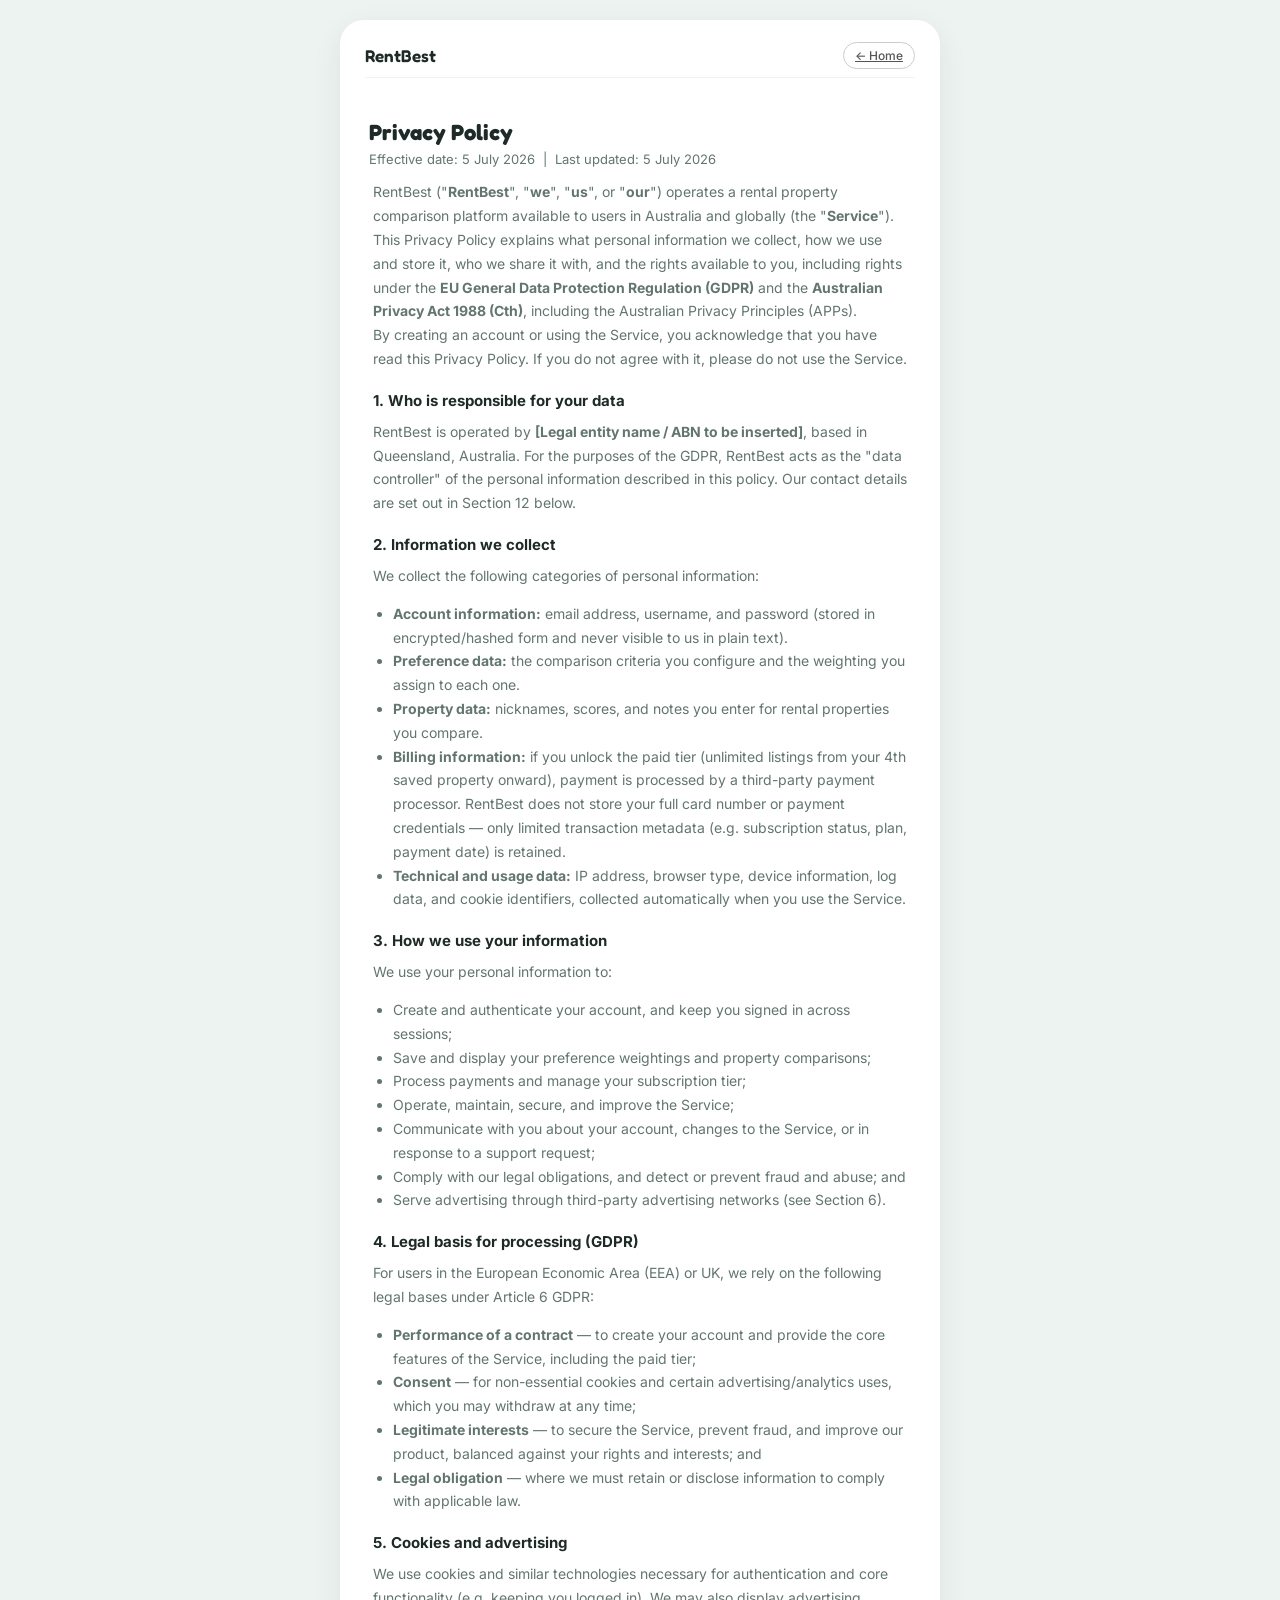
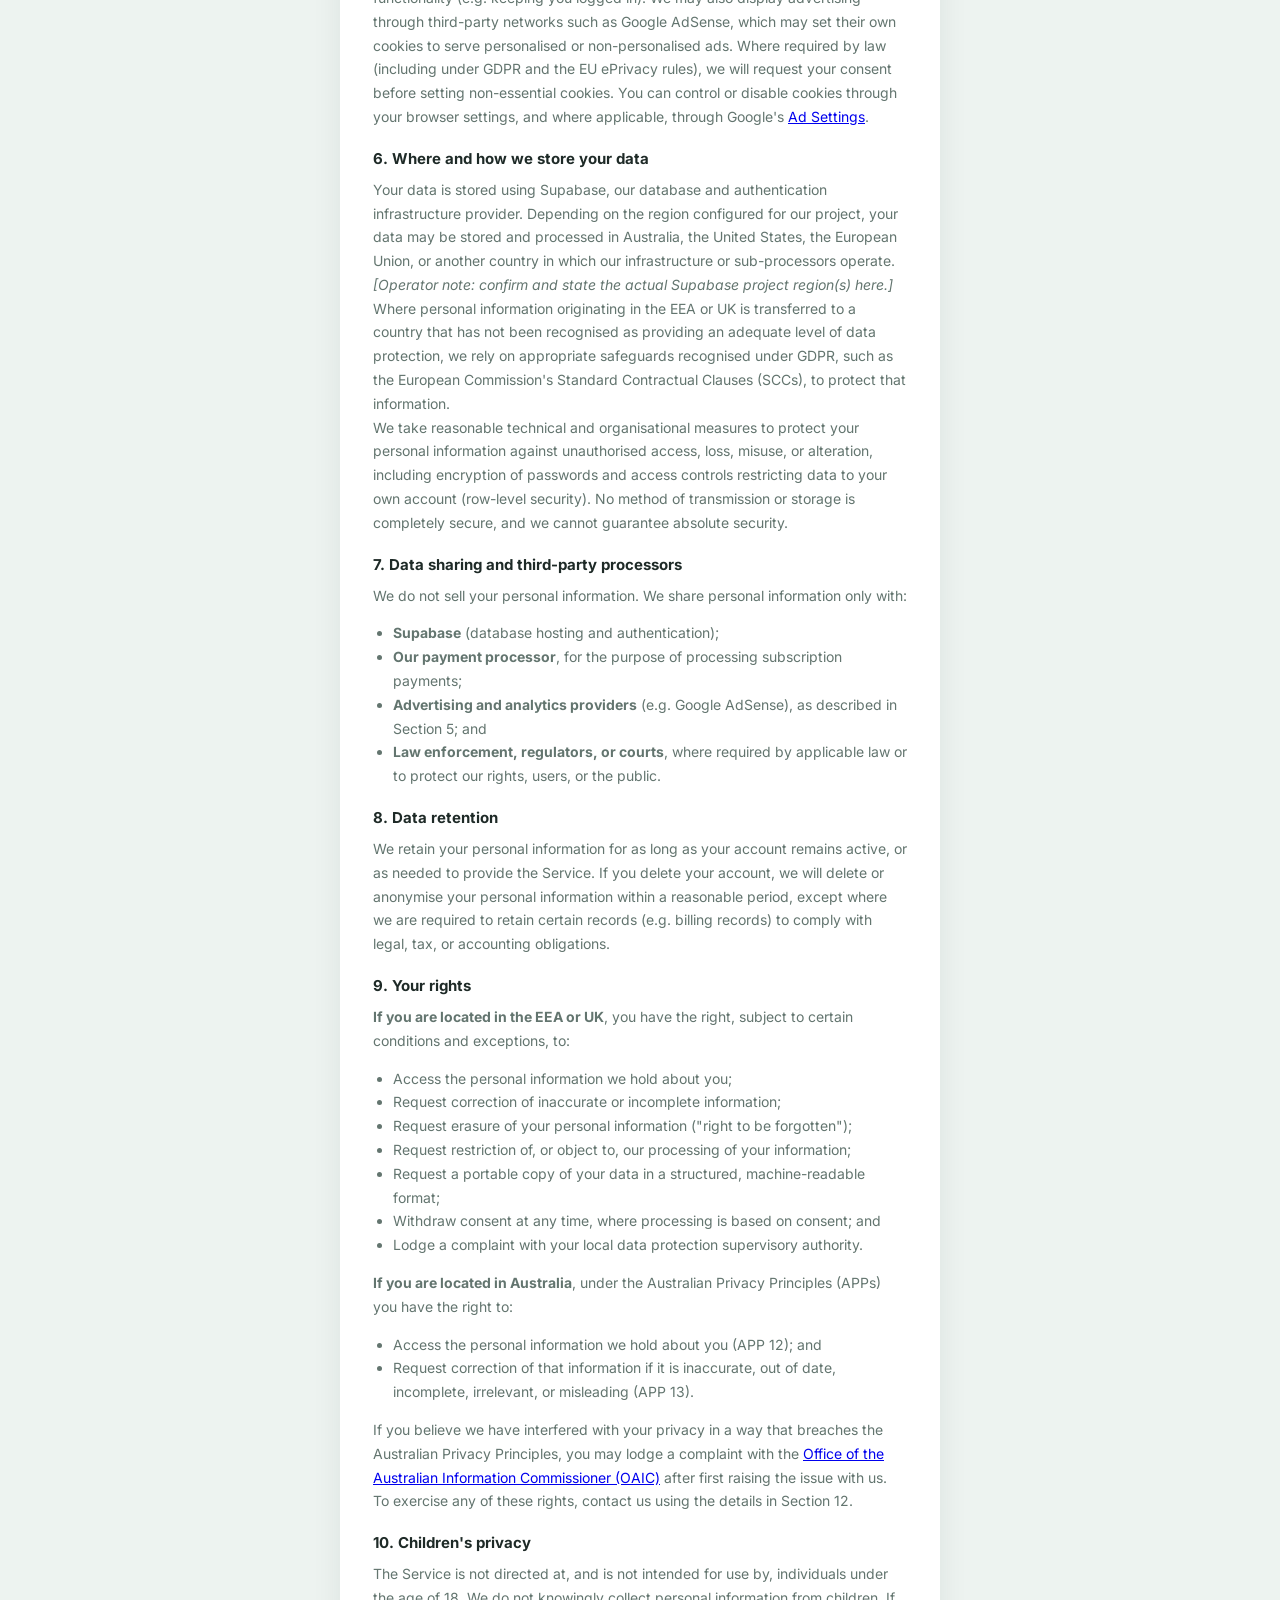
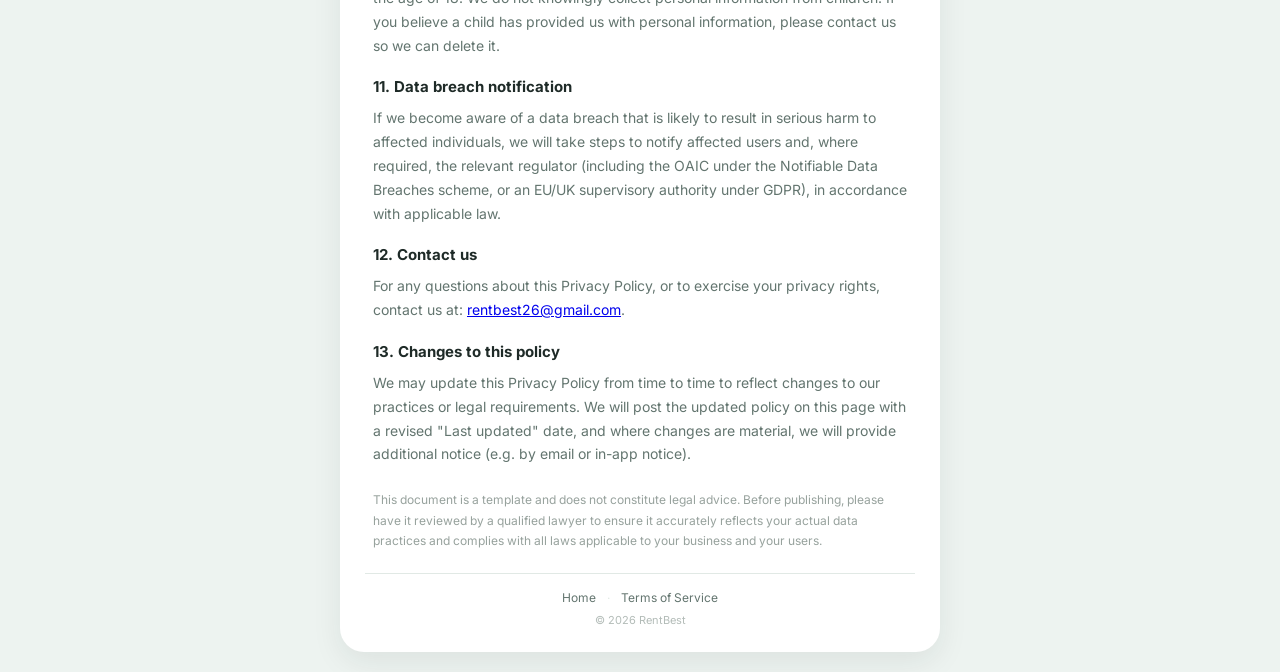
==== privacy.html @ afaa6dd3 "Add SEO meta/about content, site footer with privacy/terms links, and privacy/terms pages" ====
<!DOCTYPE html>
<html lang="en">

<head>
    <meta charset="UTF-8">
    <meta name="viewport" content="width=device-width, initial-scale=1.0">
    <meta name="description"
        content="RentBest Privacy Policy - what data we collect, how we use it, and your rights under GDPR and the Australian Privacy Act 1988.">
    <title>Privacy Policy | RentBest</title>
    <link rel="stylesheet" href="style.css">
</head>

<body>
    <div class="container">
        <div class="lang-selector">
            <div class="site-brand">RentBest</div>
            <a href="index.html" class="lang-btn">← Home</a>
        </div>

        <div class="section hero-section" style="text-align:left;">
            <h1 style="text-align:left; font-size:22px;">Privacy Policy</h1>
            <p style="color:var(--ink-soft); font-size:13px; margin-top:-8px;">
                Effective date: 5 July 2026 &nbsp;|&nbsp; Last updated: 5 July 2026
            </p>

            <div class="about-content" style="margin-top:10px;">

                <p>
                    RentBest ("<strong>RentBest</strong>", "<strong>we</strong>", "<strong>us</strong>", or
                    "<strong>our</strong>")
                    operates a rental property comparison platform available to users in Australia and globally
                    (the "<strong>Service</strong>"). This Privacy Policy explains what personal information we collect,
                    how we use and store it, who we share it with, and the rights available to you, including rights
                    under the <strong>EU General Data Protection Regulation (GDPR)</strong> and the
                    <strong>Australian Privacy Act 1988 (Cth)</strong>, including the Australian Privacy Principles
                    (APPs).
                </p>
                <p>
                    By creating an account or using the Service, you acknowledge that you have read this Privacy Policy.
                    If you do not agree with it, please do not use the Service.
                </p>

                <h3>1. Who is responsible for your data</h3>
                <p>
                    RentBest is operated by <strong>[Legal entity name / ABN to be inserted]</strong>, based in
                    Queensland, Australia. For the purposes of the GDPR, RentBest acts as the "data controller" of
                    the personal information described in this policy. Our contact details are set out in Section 12
                    below.
                </p>

                <h3>2. Information we collect</h3>
                <p>We collect the following categories of personal information:</p>
                <ul style="color:var(--ink-soft); font-size:14px; line-height:1.7; padding-left:20px;">
                    <li><strong>Account information:</strong> email address, username, and password (stored in
                        encrypted/hashed form and never visible to us in plain text).</li>
                    <li><strong>Preference data:</strong> the comparison criteria you configure and the weighting you
                        assign to each one.</li>
                    <li><strong>Property data:</strong> nicknames, scores, and notes you enter for rental properties you
                        compare.</li>
                    <li><strong>Billing information:</strong> if you unlock the paid tier (unlimited listings from your
                        4th saved property onward), payment is processed by a third-party payment processor. RentBest
                        does not store your full card number or payment credentials — only limited transaction metadata
                        (e.g. subscription status, plan, payment date) is retained.</li>
                    <li><strong>Technical and usage data:</strong> IP address, browser type, device information, log
                        data, and cookie identifiers, collected automatically when you use the Service.</li>
                </ul>

                <h3>3. How we use your information</h3>
                <p>We use your personal information to:</p>
                <ul style="color:var(--ink-soft); font-size:14px; line-height:1.7; padding-left:20px;">
                    <li>Create and authenticate your account, and keep you signed in across sessions;</li>
                    <li>Save and display your preference weightings and property comparisons;</li>
                    <li>Process payments and manage your subscription tier;</li>
                    <li>Operate, maintain, secure, and improve the Service;</li>
                    <li>Communicate with you about your account, changes to the Service, or in response to a support
                        request;</li>
                    <li>Comply with our legal obligations, and detect or prevent fraud and abuse; and</li>
                    <li>Serve advertising through third-party advertising networks (see Section 6).</li>
                </ul>

                <h3>4. Legal basis for processing (GDPR)</h3>
                <p>For users in the European Economic Area (EEA) or UK, we rely on the following legal bases under
                    Article 6 GDPR:</p>
                <ul style="color:var(--ink-soft); font-size:14px; line-height:1.7; padding-left:20px;">
                    <li><strong>Performance of a contract</strong> — to create your account and provide the core
                        features of the Service, including the paid tier;</li>
                    <li><strong>Consent</strong> — for non-essential cookies and certain advertising/analytics uses,
                        which you may withdraw at any time;</li>
                    <li><strong>Legitimate interests</strong> — to secure the Service, prevent fraud, and improve our
                        product, balanced against your rights and interests; and</li>
                    <li><strong>Legal obligation</strong> — where we must retain or disclose information to comply with
                        applicable law.</li>
                </ul>

                <h3>5. Cookies and advertising</h3>
                <p>
                    We use cookies and similar technologies necessary for authentication and core functionality
                    (e.g. keeping you logged in). We may also display advertising through third-party networks such
                    as Google AdSense, which may set their own cookies to serve personalised or non-personalised ads.
                    Where required by law (including under GDPR and the EU ePrivacy rules), we will request your
                    consent before setting non-essential cookies. You can control or disable cookies through your
                    browser settings, and where applicable, through Google's
                    <a href="https://adssettings.google.com" target="_blank" rel="noopener">Ad Settings</a>.
                </p>

                <h3>6. Where and how we store your data</h3>
                <p>
                    Your data is stored using Supabase, our database and authentication infrastructure provider.
                    Depending on the region configured for our project, your data may be stored and processed in
                    Australia, the United States, the European Union, or another country in which our infrastructure
                    or sub-processors operate. <em>[Operator note: confirm and state the actual Supabase project
                        region(s) here.]</em>
                </p>
                <p>
                    Where personal information originating in the EEA or UK is transferred to a country that has not
                    been recognised as providing an adequate level of data protection, we rely on appropriate
                    safeguards recognised under GDPR, such as the European Commission's Standard Contractual
                    Clauses (SCCs), to protect that information.
                </p>
                <p>
                    We take reasonable technical and organisational measures to protect your personal information
                    against unauthorised access, loss, misuse, or alteration, including encryption of passwords and
                    access controls restricting data to your own account (row-level security). No method of
                    transmission or storage is completely secure, and we cannot guarantee absolute security.
                </p>

                <h3>7. Data sharing and third-party processors</h3>
                <p>We do not sell your personal information. We share personal information only with:</p>
                <ul style="color:var(--ink-soft); font-size:14px; line-height:1.7; padding-left:20px;">
                    <li><strong>Supabase</strong> (database hosting and authentication);</li>
                    <li><strong>Our payment processor</strong>, for the purpose of processing subscription payments;
                    </li>
                    <li><strong>Advertising and analytics providers</strong> (e.g. Google AdSense), as described in
                        Section 5; and</li>
                    <li><strong>Law enforcement, regulators, or courts</strong>, where required by applicable law or to
                        protect our rights, users, or the public.</li>
                </ul>

                <h3>8. Data retention</h3>
                <p>
                    We retain your personal information for as long as your account remains active, or as needed to
                    provide the Service. If you delete your account, we will delete or anonymise your personal
                    information within a reasonable period, except where we are required to retain certain records
                    (e.g. billing records) to comply with legal, tax, or accounting obligations.
                </p>

                <h3>9. Your rights</h3>
                <p><strong>If you are located in the EEA or UK</strong>, you have the right, subject to certain
                    conditions and exceptions, to:</p>
                <ul style="color:var(--ink-soft); font-size:14px; line-height:1.7; padding-left:20px;">
                    <li>Access the personal information we hold about you;</li>
                    <li>Request correction of inaccurate or incomplete information;</li>
                    <li>Request erasure of your personal information ("right to be forgotten");</li>
                    <li>Request restriction of, or object to, our processing of your information;</li>
                    <li>Request a portable copy of your data in a structured, machine-readable format;</li>
                    <li>Withdraw consent at any time, where processing is based on consent; and</li>
                    <li>Lodge a complaint with your local data protection supervisory authority.</li>
                </ul>
                <p><strong>If you are located in Australia</strong>, under the Australian Privacy Principles (APPs) you
                    have the right to:</p>
                <ul style="color:var(--ink-soft); font-size:14px; line-height:1.7; padding-left:20px;">
                    <li>Access the personal information we hold about you (APP 12); and</li>
                    <li>Request correction of that information if it is inaccurate, out of date, incomplete, irrelevant,
                        or misleading (APP 13).</li>
                </ul>
                <p>
                    If you believe we have interfered with your privacy in a way that breaches the Australian Privacy
                    Principles, you may lodge a complaint with the
                    <a href="https://www.oaic.gov.au" target="_blank" rel="noopener">Office of the Australian
                        Information Commissioner (OAIC)</a>
                    after first raising the issue with us.
                </p>
                <p>To exercise any of these rights, contact us using the details in Section 12.</p>

                <h3>10. Children's privacy</h3>
                <p>
                    The Service is not directed at, and is not intended for use by, individuals under the age of 18.
                    We do not knowingly collect personal information from children. If you believe a child has
                    provided us with personal information, please contact us so we can delete it.
                </p>

                <h3>11. Data breach notification</h3>
                <p>
                    If we become aware of a data breach that is likely to result in serious harm to affected
                    individuals, we will take steps to notify affected users and, where required, the relevant
                    regulator (including the OAIC under the Notifiable Data Breaches scheme, or an EU/UK supervisory
                    authority under GDPR), in accordance with applicable law.
                </p>

                <h3>12. Contact us</h3>
                <p>
                    For any questions about this Privacy Policy, or to exercise your privacy rights, contact us at:
                    <a href="mailto:rentbest26@gmail.com">rentbest26@gmail.com</a>.
                </p>

                <h3>13. Changes to this policy</h3>
                <p>
                    We may update this Privacy Policy from time to time to reflect changes to our practices or legal
                    requirements. We will post the updated policy on this page with a revised "Last updated" date,
                    and where changes are material, we will provide additional notice (e.g. by email or in-app notice).
                </p>

                <p style="font-size:12px; color:#97a29d; margin-top:24px;">
                    This document is a template and does not constitute legal advice. Before publishing, please have
                    it reviewed by a qualified lawyer to ensure it accurately reflects your actual data practices and
                    complies with all laws applicable to your business and your users.
                </p>
            </div>
        </div>

        <footer class="site-footer">
            <a href="index.html">Home</a>
            <span class="footer-dot">·</span>
            <a href="terms.html">Terms of Service</a>
            <div class="footer-copyright">© 2026 RentBest</div>
        </footer>
    </div>
</body>

</html>
---- style.css ----
@import url('https://fonts.googleapis.com/css2?family=Fredoka:wght@500;600;700&family=Inter:wght@500;700;900&display=swap');

:root {
    --bg: #EDF3F0;
    --card-bg: #FFFFFF;
    --tint: #F4F8F6;
    --ink: #1E2A27;
    --ink-soft: #63756F;
    --border: #E1E9E5;
    --accent: #2F6F62;
    --accent-dark: #204E44;
    --accent-soft: #DCEAE6;
    --gold: #E0A419;
    --gold-soft: #FBEBC7;
    --danger: #C1503F;
    --danger-dark: #9E3E30;
}

* {
    box-sizing: border-box;
}

body {
    font-family: 'Inter', Arial, sans-serif;
    background: var(--bg);
    margin: 0;
    padding: 20px;
    color: var(--ink);
}

.container {
    max-width: 600px;
    margin: auto;
    background: #ffffff;
    padding: 25px;
    padding-top: 12px;
    border-radius: 24px;
    box-shadow: 0 10px 30px rgba(30, 42, 39, 0.08);
    position: relative;
}

h1,
h2 {
    color: var(--ink);
    text-align: center;
    font-family: 'Fredoka', sans-serif;
}

.section {
    margin-bottom: 18px;
    padding: 18px 18px 16px;
    border-bottom: none;
}

.card,
.section.card {
    background: var(--tint);
    border: 1px solid var(--border);
    border-radius: 16px;
}

.hero-section {
    background: transparent;
    border: none;
    padding: 14px 4px 4px;
    text-align: center;
}

.accordion-section {
    padding-top: 14px;
}

.accordion-toggle {
    display: flex;
    align-items: center;
    justify-content: space-between;
    background: transparent;
    color: var(--ink);
    padding: 0;
    border-radius: 0;
    font-size: 17px;
    font-weight: 700;
    font-family: 'Fredoka', sans-serif;
    text-align: left;
}

.accordion-toggle:hover {
    background: transparent;
}

.accordion-caret {
    width: auto;
    padding: 0 6px;
    color: var(--ink-soft);
    font-size: 22px;
    font-weight: 600;
    transition: transform 0.2s ease;
}

.accordion-section.is-collapsed .accordion-caret {
    transform: rotate(-90deg);
}

.accordion-section.is-collapsed #weighting-form,
.accordion-section.is-collapsed #step1-next-btn,
.accordion-section.is-collapsed .input-group,
.accordion-section.is-collapsed #property-form,
.accordion-section.is-collapsed .add-attr-section,
.accordion-section.is-collapsed .button-group {
    display: none;
}

.input-group {
    margin-bottom: 15px;
    margin-top: 14px;
}

.input-inline {
    display: flex;
    justify-content: space-between;
    align-items: center;
    margin-bottom: 10px;
    gap: 6px;
}

#weighting-form .input-inline {
    justify-content: flex-start;
}

#weighting-form .input-inline .weight-buttons {
    margin-left: auto;
}

#property-form .input-inline label {
    text-align: left;
}

/* X 버튼 */
.remove-inline-btn {
    width: 20px !important;
    height: 20px !important;
    min-width: 20px !important;
    padding: 0 !important;
    border-radius: 50% !important;
    background: #e2e6e4 !important;
    color: #7c8985 !important;
    font-size: 10px !important;
    font-weight: bold !important;
    border: none !important;
    cursor: pointer !important;
    display: flex !important;
    align-items: center !important;
    justify-content: center !important;
    flex-shrink: 0;
    transition: background 0.15s, color 0.15s !important;
    line-height: 1 !important;
}

.remove-inline-btn:hover {
    background: var(--danger) !important;
    color: #fff !important;
}

label {
    font-size: 14px;
    font-weight: bold;
    color: var(--ink);
}

input,
select {
    padding: 8px;
    border-radius: 6px;
    border: 1px solid #ccd4d1;
    font-size: 14px;
    background: #fff;
    color: var(--ink);
}

input[type="number"] {
    width: 60px;
    text-align: center;
}

input[type="text"] {
    width: 96%;
}

button {
    width: 100%;
    padding: 12px;
    border: none;
    border-radius: 10px;
    background: var(--accent);
    color: white;
    font-size: 16px;
    cursor: pointer;
    font-weight: bold;
}

button:hover {
    background: var(--accent-dark);
}

.button-group {
    display: flex;
    gap: 10px;
    margin-top: 15px;
}

/* ===== Ranking cards (replaces the old table) ===== */
.result {
    margin-top: 24px;
    text-align: left;
}

#ranking-cards {
    margin-top: 12px;
}

.rank-card {
    position: relative;
    display: flex;
    align-items: center;
    gap: 12px;
    background: var(--card-bg);
    border: 1px solid var(--border);
    border-radius: 14px;
    padding: 14px 14px 14px 56px;
    margin-bottom: 10px;
    box-shadow: 0 2px 6px rgba(30, 42, 39, 0.06);
}

.rank-card:first-child {
    border-color: var(--gold);
    box-shadow: 0 4px 12px rgba(224, 164, 25, 0.22);
}

.rank-tab {
    position: absolute;
    left: 0;
    top: 0;
    bottom: 0;
    width: 44px;
    display: flex;
    align-items: center;
    justify-content: center;
    background: var(--accent-soft);
    color: var(--accent-dark);
    font-weight: 800;
    font-family: 'Inter', sans-serif;
    font-size: 13px;
    border-radius: 14px 0 0 14px;
}

.rank-card:first-child .rank-tab {
    background: var(--gold);
    color: #fff;
}

.rank-card-main {
    flex: 1;
    min-width: 0;
    display: flex;
    flex-direction: column;
    gap: 8px;
}

.rank-card-name {
    font-weight: 700;
    color: var(--ink);
    font-size: 15px;
    overflow: hidden;
    text-overflow: ellipsis;
    white-space: nowrap;
}

.rank-card-actions {
    display: flex;
    gap: 6px;
}

.rank-card-score {
    flex-shrink: 0;
}

.score-tag {
    background: var(--accent);
    color: white;
    padding: 5px 10px;
    border-radius: 20px;
    font-size: 13px;
    font-weight: bold;
    white-space: nowrap;
}

/* Weighting Segment Buttons */
.weight-buttons {
    display: flex;
    gap: 6px;
}

.w-btn {
    width: 34px !important;
    height: 34px !important;
    padding: 0 !important;
    border: 1px solid #ccd4d1 !important;
    border-radius: 8px !important;
    background: #ffffff !important;
    color: var(--ink) !important;
    font-size: 14px !important;
    font-weight: bold !important;
    cursor: pointer;
    display: flex;
    align-items: center;
    justify-content: center;
    transition: all 0.2s ease;
}

.w-btn:hover {
    background: var(--tint) !important;
}

.w-btn.w-active {
    background: var(--accent) !important;
    color: #ffffff !important;
    border-color: var(--accent) !important;
}

/* Go Button styling */
.go-btn {
    transition: transform 0.2s ease, background-color 0.2s ease, box-shadow 0.2s ease !important;
}

.go-btn:hover {
    transform: translateY(-2px);
    box-shadow: 0 6px 15px rgba(47, 111, 98, 0.3) !important;
    background: var(--accent-dark) !important;
}

.go-btn:active {
    transform: translateY(0);
}

/* Title Phrase styles */
.title-phrase {
    font-size: 2.2rem;
    line-height: 1.5;
    margin-bottom: 8px;
}

.stress-text {
    font-family: 'Fredoka', sans-serif;
    font-weight: 500;
    color: var(--ink-soft);
}

.choice-text {
    font-family: 'Inter', sans-serif;
    font-weight: 900;
    color: var(--ink);
    letter-spacing: -0.5px;
}

/* Premium Unlock Banner styling */
.premium-banner {
    margin-top: 25px;
    padding: 20px;
    background: linear-gradient(135deg, var(--accent) 0%, var(--accent-dark) 100%);
    color: white;
    border-radius: 16px;
    display: flex;
    flex-direction: column;
    align-items: center;
    gap: 12px;
    text-align: center;
    box-shadow: 0 4px 15px rgba(32, 78, 68, 0.3);
    animation: bannerFadeIn 0.5s ease-out;
}

.premium-banner .banner-text {
    font-size: 15px;
    font-weight: 600;
    line-height: 1.4;
}

.premium-banner .banner-icon {
    font-size: 24px;
}

.premium-banner .unlock-btn {
    background: var(--gold);
    color: #3a2a06;
    padding: 8px 20px;
    border-radius: 20px;
    font-size: 14px;
    font-weight: bold;
    width: auto;
    box-shadow: 0 4px 8px rgba(0, 0, 0, 0.15);
    transition: transform 0.2s, box-shadow 0.2s, background-color 0.2s;
    border: none;
    cursor: pointer;
}

.premium-banner .unlock-btn:hover {
    background: #efb42b;
    transform: scale(1.05);
    box-shadow: 0 6px 12px rgba(0, 0, 0, 0.25);
}

@keyframes bannerFadeIn {
    from {
        opacity: 0;
        transform: translateY(10px);
    }

    to {
        opacity: 1;
        transform: translateY(0);
    }
}

/* Language Selection Bar Styles */
.lang-selector {
    display: flex;
    justify-content: space-between;
    align-items: center;
    gap: 6px;
    position: sticky;
    top: 0;
    z-index: 100;
    background: white;
    padding: 10px 0 8px;
    margin-bottom: 12px;
    border-bottom: 1px solid #f0f2f1;
}

.site-brand {
    font-family: 'Fredoka', Arial, sans-serif;
    font-size: 17px;
    font-weight: 600;
    color: var(--ink);
    letter-spacing: 0;
    line-height: 1;
    white-space: nowrap;
    margin-right: auto;
    padding-right: 10px;
}

.lang-selector .lang-btn {
    width: auto;
    padding: 5px 11px;
    font-size: 12px;
    border-radius: 20px;
    background: #ffffff;
    color: #555555;
    border: 1px solid #cccccc;
    font-weight: 500;
    cursor: pointer;
    transition: all 0.2s ease;
}

.lang-selector .lang-btn:hover {
    background: var(--tint);
    border-color: #999999;
    color: #555555;
}

.lang-selector .lang-btn.active {
    background: var(--accent);
    color: #ffffff;
    border-color: var(--accent);
    font-weight: bold;
}

.lang-selector .lang-btn.active:hover {
    background: var(--accent-dark);
    color: #ffffff;
}

/* Ranking Card Action Buttons */
.ranking-btn {
    width: auto;
    padding: 5px 10px;
    font-size: 11px;
    border-radius: 6px;
    cursor: pointer;
    font-weight: bold;
    display: inline-block;
    border: none;
    transition: background-color 0.2s ease, transform 0.1s ease;
}

.ranking-btn:active {
    transform: scale(0.95);
}

.ranking-btn.edit-btn {
    background: #e4e9e7;
    color: var(--ink);
}

.ranking-btn.edit-btn:hover {
    background: #d5dcd9;
}

.ranking-btn.delete-btn {
    background: var(--danger);
    color: white;
}

.ranking-btn.delete-btn:hover {
    background: var(--danger-dark);
}

/* Custom Attribute Add UI */
.add-attr-section {
    margin-top: 18px;
    padding: 14px 16px;
    background: #ffffff;
    border: 1px dashed #c3cdc9;
    border-radius: 10px;
}

.add-attr-section .add-attr-title {
    font-size: 13px;
    font-weight: bold;
    color: var(--ink-soft);
    margin-bottom: 10px;
    display: flex;
    align-items: center;
    gap: 6px;
}

.add-attr-row {
    display: flex;
    gap: 8px;
    align-items: center;
    flex-wrap: wrap;
}

.add-attr-row input[type="text"] {
    flex: 1;
    min-width: 120px;
    width: auto;
    padding: 7px 10px;
    font-size: 13px;
    border: 1px solid #ccd4d1;
    border-radius: 6px;
}

.add-attr-row select {
    padding: 7px 10px;
    font-size: 13px;
    border: 1px solid #ccd4d1;
    border-radius: 6px;
    background: white;
    color: #333;
    cursor: pointer;
}

.add-attr-btn {
    width: auto !important;
    padding: 7px 14px !important;
    font-size: 13px !important;
    border-radius: 6px !important;
    background: var(--accent) !important;
    color: white !important;
    font-weight: bold !important;
    white-space: nowrap;
    transition: background 0.2s ease !important;
}

.add-attr-btn:hover {
    background: var(--accent-dark) !important;
}

.custom-attr-item {
    display: flex;
    justify-content: space-between;
    align-items: center;
    padding: 4px 0;
    font-size: 13px;
    color: var(--ink-soft);
    border-bottom: 1px solid #eee;
}

.custom-attr-item:last-child {
    border-bottom: none;
}

.custom-attr-item .remove-attr-btn {
    width: auto !important;
    padding: 2px 8px !important;
    font-size: 11px !important;
    border-radius: 4px !important;
    background: var(--danger) !important;
    color: white !important;
    border: none !important;
    cursor: pointer !important;
    font-weight: bold !important;
    transition: background 0.2s !important;
}

.custom-attr-item .remove-attr-btn:hover {
    background: var(--danger-dark) !important;
}

/* ===== Login gate ===== */
.login-card {
    padding: 26px 22px;
    text-align: center;
}

.login-tag {
    color: var(--ink-soft);
    font-size: 14px;
    margin: 0 0 20px;
    line-height: 1.5;
}

.auth-tabs {
    display: flex;
    gap: 6px;
    background: var(--tint);
    border: 1px solid var(--border);
    border-radius: 10px;
    padding: 4px;
    margin-bottom: 18px;
}

.auth-tab {
    flex: 1;
    background: transparent !important;
    color: var(--ink-soft) !important;
    padding: 8px !important;
    border-radius: 8px !important;
    font-weight: 600;
    font-size: 14px;
}

.auth-tab:hover {
    background: rgba(47, 111, 98, 0.08) !important;
}

.auth-tab.active {
    background: var(--card-bg) !important;
    color: var(--accent) !important;
    box-shadow: 0 1px 4px rgba(30, 42, 39, 0.08);
}

.auth-form {
    text-align: left;
}

.auth-form .input-group {
    margin-top: 0;
}

.auth-message {
    font-size: 13px;
    color: var(--danger);
    background: #FBEAE7;
    border-radius: 8px;
    padding: 8px 10px;
    margin: 4px 0 14px;
}

.login-note {
    margin: 14px 0 0;
    font-size: 11px;
    color: #97a29d;
}

/* ===== User bar (signed-in state) ===== */
.user-bar {
    display: flex;
    justify-content: space-between;
    align-items: center;
    margin-bottom: 10px;
}

#user-greeting {
    font-size: 13px;
    font-weight: 700;
    color: var(--ink-soft);
}

.signout-btn {
    width: auto;
    padding: 5px 12px;
    font-size: 11px;
    border-radius: 20px;
    background: #eef1ef;
    color: var(--ink-soft);
    font-weight: 600;
}

.signout-btn:hover {
    background: #e2e7e4;
}

/* ===== Ad slot ===== */
.ad-slot {
    margin-top: 22px;
    padding: 14px;
    border: 1px dashed var(--border);
    border-radius: 12px;
    text-align: center;
    background: var(--tint);
}

.ad-label {
    display: block;
    font-size: 10px;
    letter-spacing: 1.2px;
    text-transform: uppercase;
    color: var(--ink-soft);
    margin-bottom: 6px;
}

.ad-placeholder {
    font-size: 13px;
    color: var(--ink-soft);
}

/* ===== About / how-it-works content (visible to visitors before login) ===== */
.about-content {
    text-align: left;
    margin-top: 28px;
    padding: 0 4px;
}

.about-content h2 {
    font-size: 18px;
    text-align: left;
    margin-bottom: 10px;
}

.about-content h3 {
    font-size: 15px;
    text-align: left;
    margin: 20px 0 10px;
    color: var(--ink);
}

.about-content p {
    font-size: 14px;
    line-height: 1.7;
    color: var(--ink-soft);
    margin: 0;
}

.how-it-works-list {
    margin: 0;
    padding-left: 20px;
    display: flex;
    flex-direction: column;
    gap: 10px;
}

.how-it-works-list li {
    font-size: 14px;
    line-height: 1.6;
    color: var(--ink-soft);
}

.how-it-works-list strong {
    color: var(--ink);
}

/* ===== Site footer ===== */
.site-footer {
    margin-top: 18px;
    padding-top: 16px;
    border-top: 1px solid var(--border);
    text-align: center;
    font-size: 12px;
    color: var(--ink-soft);
}

.site-footer a {
    color: var(--ink-soft);
    text-decoration: none;
}

.site-footer a:hover {
    color: var(--accent);
    text-decoration: underline;
}

.footer-dot {
    margin: 0 8px;
    color: var(--border);
}

.footer-copyright {
    margin-top: 8px;
    font-size: 11px;
    color: #b3bcb8;
}
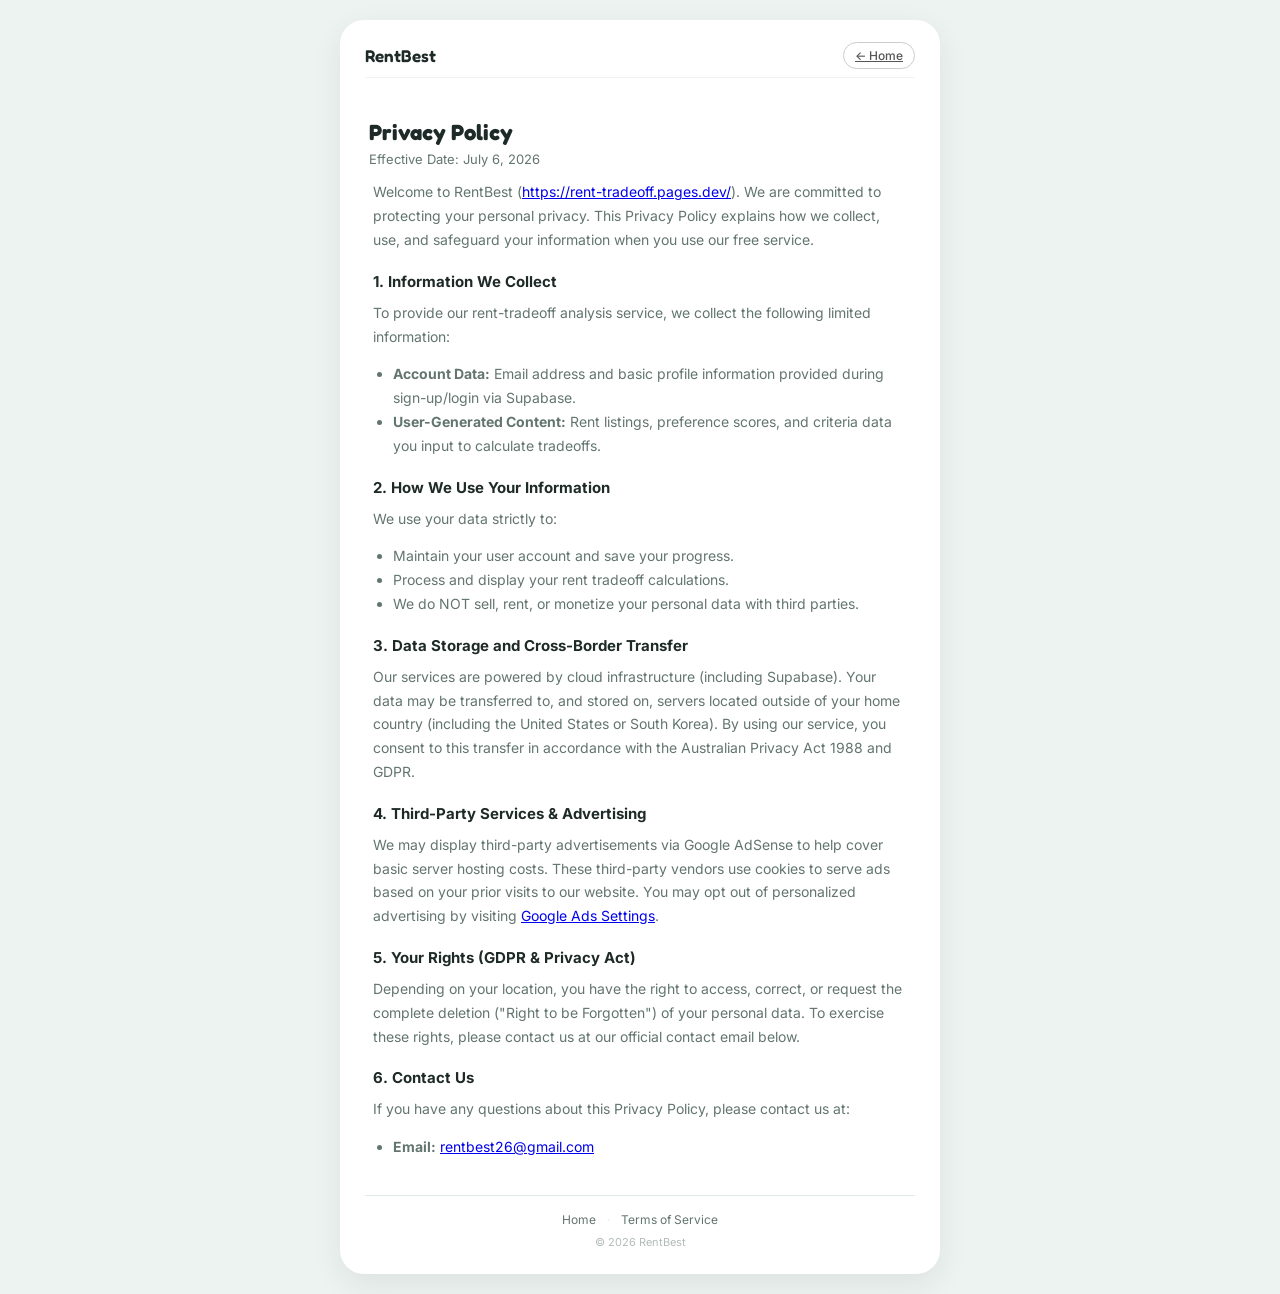
==== commit 9a90bfd5: "Add property notes, revamp about/how-it-works sections, rewrite legal pages Adds a note field to pro" ====
--- a/privacy.html
+++ b/privacy.html
@@ -20,191 +20,66 @@
         <div class="section hero-section" style="text-align:left;">
             <h1 style="text-align:left; font-size:22px;">Privacy Policy</h1>
             <p style="color:var(--ink-soft); font-size:13px; margin-top:-8px;">
-                Effective date: 5 July 2026 &nbsp;|&nbsp; Last updated: 5 July 2026
+                Effective Date: July 6, 2026
             </p>
 
             <div class="about-content" style="margin-top:10px;">
 
                 <p>
-                    RentBest ("<strong>RentBest</strong>", "<strong>we</strong>", "<strong>us</strong>", or
-                    "<strong>our</strong>")
-                    operates a rental property comparison platform available to users in Australia and globally
-                    (the "<strong>Service</strong>"). This Privacy Policy explains what personal information we collect,
-                    how we use and store it, who we share it with, and the rights available to you, including rights
-                    under the <strong>EU General Data Protection Regulation (GDPR)</strong> and the
-                    <strong>Australian Privacy Act 1988 (Cth)</strong>, including the Australian Privacy Principles
-                    (APPs).
-                </p>
-                <p>
-                    By creating an account or using the Service, you acknowledge that you have read this Privacy Policy.
-                    If you do not agree with it, please do not use the Service.
+                    Welcome to RentBest (<a href="https://rent-tradeoff.pages.dev/" target="_blank"
+                        rel="noopener">https://rent-tradeoff.pages.dev/</a>).
+                    We are committed to protecting your personal privacy. This Privacy Policy explains how we
+                    collect, use, and safeguard your information when you use our free service.
                 </p>
 
-                <h3>1. Who is responsible for your data</h3>
+                <h3>1. Information We Collect</h3>
+                <p>To provide our rent-tradeoff analysis service, we collect the following limited information:</p>
+                <ul style="color:var(--ink-soft); font-size:14px; line-height:1.7; padding-left:20px;">
+                    <li><strong>Account Data:</strong> Email address and basic profile information provided during
+                        sign-up/login via Supabase.</li>
+                    <li><strong>User-Generated Content:</strong> Rent listings, preference scores, and criteria data you
+                        input to calculate tradeoffs.</li>
+                </ul>
+
+                <h3>2. How We Use Your Information</h3>
+                <p>We use your data strictly to:</p>
+                <ul style="color:var(--ink-soft); font-size:14px; line-height:1.7; padding-left:20px;">
+                    <li>Maintain your user account and save your progress.</li>
+                    <li>Process and display your rent tradeoff calculations.</li>
+                    <li>We do NOT sell, rent, or monetize your personal data with third parties.</li>
+                </ul>
+
+                <h3>3. Data Storage and Cross-Border Transfer</h3>
                 <p>
-                    RentBest is operated by <strong>[Legal entity name / ABN to be inserted]</strong>, based in
-                    Queensland, Australia. For the purposes of the GDPR, RentBest acts as the "data controller" of
-                    the personal information described in this policy. Our contact details are set out in Section 12
-                    below.
+                    Our services are powered by cloud infrastructure (including Supabase). Your data may be
+                    transferred to, and stored on, servers located outside of your home country (including the
+                    United States or South Korea). By using our service, you consent to this transfer in accordance
+                    with the Australian Privacy Act 1988 and GDPR.
                 </p>
 
-                <h3>2. Information we collect</h3>
-                <p>We collect the following categories of personal information:</p>
+                <h3>4. Third-Party Services &amp; Advertising</h3>
+                <p>
+                    We may display third-party advertisements via Google AdSense to help cover basic server hosting
+                    costs. These third-party vendors use cookies to serve ads based on your prior visits to our
+                    website. You may opt out of personalized advertising by visiting
+                    <a href="https://adssettings.google.com" target="_blank" rel="noopener">Google Ads Settings</a>.
+                </p>
+
+                <h3>5. Your Rights (GDPR &amp; Privacy Act)</h3>
+                <p>
+                    Depending on your location, you have the right to access, correct, or request the complete
+                    deletion ("Right to be Forgotten") of your personal data. To exercise these rights, please
+                    contact us at our official contact email below.
+                </p>
+
+                <h3>6. Contact Us</h3>
+                <p>
+                    If you have any questions about this Privacy Policy, please contact us at:
+                </p>
                 <ul style="color:var(--ink-soft); font-size:14px; line-height:1.7; padding-left:20px;">
-                    <li><strong>Account information:</strong> email address, username, and password (stored in
-                        encrypted/hashed form and never visible to us in plain text).</li>
-                    <li><strong>Preference data:</strong> the comparison criteria you configure and the weighting you
-                        assign to each one.</li>
-                    <li><strong>Property data:</strong> nicknames, scores, and notes you enter for rental properties you
-                        compare.</li>
-                    <li><strong>Billing information:</strong> if you unlock the paid tier (unlimited listings from your
-                        4th saved property onward), payment is processed by a third-party payment processor. RentBest
-                        does not store your full card number or payment credentials — only limited transaction metadata
-                        (e.g. subscription status, plan, payment date) is retained.</li>
-                    <li><strong>Technical and usage data:</strong> IP address, browser type, device information, log
-                        data, and cookie identifiers, collected automatically when you use the Service.</li>
+                    <li><strong>Email:</strong> <a href="mailto:rentbest26@gmail.com">rentbest26@gmail.com</a></li>
                 </ul>
 
-                <h3>3. How we use your information</h3>
-                <p>We use your personal information to:</p>
-                <ul style="color:var(--ink-soft); font-size:14px; line-height:1.7; padding-left:20px;">
-                    <li>Create and authenticate your account, and keep you signed in across sessions;</li>
-                    <li>Save and display your preference weightings and property comparisons;</li>
-                    <li>Process payments and manage your subscription tier;</li>
-                    <li>Operate, maintain, secure, and improve the Service;</li>
-                    <li>Communicate with you about your account, changes to the Service, or in response to a support
-                        request;</li>
-                    <li>Comply with our legal obligations, and detect or prevent fraud and abuse; and</li>
-                    <li>Serve advertising through third-party advertising networks (see Section 6).</li>
-                </ul>
-
-                <h3>4. Legal basis for processing (GDPR)</h3>
-                <p>For users in the European Economic Area (EEA) or UK, we rely on the following legal bases under
-                    Article 6 GDPR:</p>
-                <ul style="color:var(--ink-soft); font-size:14px; line-height:1.7; padding-left:20px;">
-                    <li><strong>Performance of a contract</strong> — to create your account and provide the core
-                        features of the Service, including the paid tier;</li>
-                    <li><strong>Consent</strong> — for non-essential cookies and certain advertising/analytics uses,
-                        which you may withdraw at any time;</li>
-                    <li><strong>Legitimate interests</strong> — to secure the Service, prevent fraud, and improve our
-                        product, balanced against your rights and interests; and</li>
-                    <li><strong>Legal obligation</strong> — where we must retain or disclose information to comply with
-                        applicable law.</li>
-                </ul>
-
-                <h3>5. Cookies and advertising</h3>
-                <p>
-                    We use cookies and similar technologies necessary for authentication and core functionality
-                    (e.g. keeping you logged in). We may also display advertising through third-party networks such
-                    as Google AdSense, which may set their own cookies to serve personalised or non-personalised ads.
-                    Where required by law (including under GDPR and the EU ePrivacy rules), we will request your
-                    consent before setting non-essential cookies. You can control or disable cookies through your
-                    browser settings, and where applicable, through Google's
-                    <a href="https://adssettings.google.com" target="_blank" rel="noopener">Ad Settings</a>.
-                </p>
-
-                <h3>6. Where and how we store your data</h3>
-                <p>
-                    Your data is stored using Supabase, our database and authentication infrastructure provider.
-                    Depending on the region configured for our project, your data may be stored and processed in
-                    Australia, the United States, the European Union, or another country in which our infrastructure
-                    or sub-processors operate. <em>[Operator note: confirm and state the actual Supabase project
-                        region(s) here.]</em>
-                </p>
-                <p>
-                    Where personal information originating in the EEA or UK is transferred to a country that has not
-                    been recognised as providing an adequate level of data protection, we rely on appropriate
-                    safeguards recognised under GDPR, such as the European Commission's Standard Contractual
-                    Clauses (SCCs), to protect that information.
-                </p>
-                <p>
-                    We take reasonable technical and organisational measures to protect your personal information
-                    against unauthorised access, loss, misuse, or alteration, including encryption of passwords and
-                    access controls restricting data to your own account (row-level security). No method of
-                    transmission or storage is completely secure, and we cannot guarantee absolute security.
-                </p>
-
-                <h3>7. Data sharing and third-party processors</h3>
-                <p>We do not sell your personal information. We share personal information only with:</p>
-                <ul style="color:var(--ink-soft); font-size:14px; line-height:1.7; padding-left:20px;">
-                    <li><strong>Supabase</strong> (database hosting and authentication);</li>
-                    <li><strong>Our payment processor</strong>, for the purpose of processing subscription payments;
-                    </li>
-                    <li><strong>Advertising and analytics providers</strong> (e.g. Google AdSense), as described in
-                        Section 5; and</li>
-                    <li><strong>Law enforcement, regulators, or courts</strong>, where required by applicable law or to
-                        protect our rights, users, or the public.</li>
-                </ul>
-
-                <h3>8. Data retention</h3>
-                <p>
-                    We retain your personal information for as long as your account remains active, or as needed to
-                    provide the Service. If you delete your account, we will delete or anonymise your personal
-                    information within a reasonable period, except where we are required to retain certain records
-                    (e.g. billing records) to comply with legal, tax, or accounting obligations.
-                </p>
-
-                <h3>9. Your rights</h3>
-                <p><strong>If you are located in the EEA or UK</strong>, you have the right, subject to certain
-                    conditions and exceptions, to:</p>
-                <ul style="color:var(--ink-soft); font-size:14px; line-height:1.7; padding-left:20px;">
-                    <li>Access the personal information we hold about you;</li>
-                    <li>Request correction of inaccurate or incomplete information;</li>
-                    <li>Request erasure of your personal information ("right to be forgotten");</li>
-                    <li>Request restriction of, or object to, our processing of your information;</li>
-                    <li>Request a portable copy of your data in a structured, machine-readable format;</li>
-                    <li>Withdraw consent at any time, where processing is based on consent; and</li>
-                    <li>Lodge a complaint with your local data protection supervisory authority.</li>
-                </ul>
-                <p><strong>If you are located in Australia</strong>, under the Australian Privacy Principles (APPs) you
-                    have the right to:</p>
-                <ul style="color:var(--ink-soft); font-size:14px; line-height:1.7; padding-left:20px;">
-                    <li>Access the personal information we hold about you (APP 12); and</li>
-                    <li>Request correction of that information if it is inaccurate, out of date, incomplete, irrelevant,
-                        or misleading (APP 13).</li>
-                </ul>
-                <p>
-                    If you believe we have interfered with your privacy in a way that breaches the Australian Privacy
-                    Principles, you may lodge a complaint with the
-                    <a href="https://www.oaic.gov.au" target="_blank" rel="noopener">Office of the Australian
-                        Information Commissioner (OAIC)</a>
-                    after first raising the issue with us.
-                </p>
-                <p>To exercise any of these rights, contact us using the details in Section 12.</p>
-
-                <h3>10. Children's privacy</h3>
-                <p>
-                    The Service is not directed at, and is not intended for use by, individuals under the age of 18.
-                    We do not knowingly collect personal information from children. If you believe a child has
-                    provided us with personal information, please contact us so we can delete it.
-                </p>
-
-                <h3>11. Data breach notification</h3>
-                <p>
-                    If we become aware of a data breach that is likely to result in serious harm to affected
-                    individuals, we will take steps to notify affected users and, where required, the relevant
-                    regulator (including the OAIC under the Notifiable Data Breaches scheme, or an EU/UK supervisory
-                    authority under GDPR), in accordance with applicable law.
-                </p>
-
-                <h3>12. Contact us</h3>
-                <p>
-                    For any questions about this Privacy Policy, or to exercise your privacy rights, contact us at:
-                    <a href="mailto:rentbest26@gmail.com">rentbest26@gmail.com</a>.
-                </p>
-
-                <h3>13. Changes to this policy</h3>
-                <p>
-                    We may update this Privacy Policy from time to time to reflect changes to our practices or legal
-                    requirements. We will post the updated policy on this page with a revised "Last updated" date,
-                    and where changes are material, we will provide additional notice (e.g. by email or in-app notice).
-                </p>
-
-                <p style="font-size:12px; color:#97a29d; margin-top:24px;">
-                    This document is a template and does not constitute legal advice. Before publishing, please have
-                    it reviewed by a qualified lawyer to ensure it accurately reflects your actual data practices and
-                    complies with all laws applicable to your business and your users.
-                </p>
             </div>
         </div>
 
--- a/style.css
+++ b/style.css
@@ -186,6 +186,13 @@
     width: 96%;
 }
 
+.prop-note-box {
+    width: 96%;
+    font-family: 'Inter', Arial, sans-serif;
+    resize: vertical;
+    min-height: 60px;
+}
+
 button {
     width: 100%;
     padding: 12px;
@@ -757,16 +764,66 @@
     display: flex;
     flex-direction: column;
     gap: 10px;
+    list-style: none;
 }
 
 .how-it-works-list li {
+    display: table;
+    width: 100%;
     font-size: 14px;
-    line-height: 1.6;
+    line-height: 1.7;
     color: var(--ink-soft);
 }
 
 .how-it-works-list strong {
     color: var(--ink);
+}
+
+.step-label {
+    display: table-cell;
+    white-space: nowrap;
+    padding-right: 6px;
+    vertical-align: top;
+}
+
+.step-desc {
+    display: table-cell;
+    width: 100%;
+    vertical-align: top;
+}
+
+.about-bullet-list {
+    margin: 0 0 20px;
+    padding: 0;
+    list-style: none;
+    display: flex;
+    flex-direction: column;
+    gap: 12px;
+}
+
+.about-bullet-list li {
+    display: table;
+    width: 100%;
+    font-size: 14px;
+    line-height: 1.7;
+    color: var(--ink-soft);
+}
+
+.about-bullet-list strong {
+    color: var(--ink);
+}
+
+.bullet-label {
+    display: table-cell;
+    white-space: nowrap;
+    padding-right: 6px;
+    vertical-align: top;
+}
+
+.bullet-desc {
+    display: table-cell;
+    width: 100%;
+    vertical-align: top;
 }
 
 /* ===== Site footer ===== */
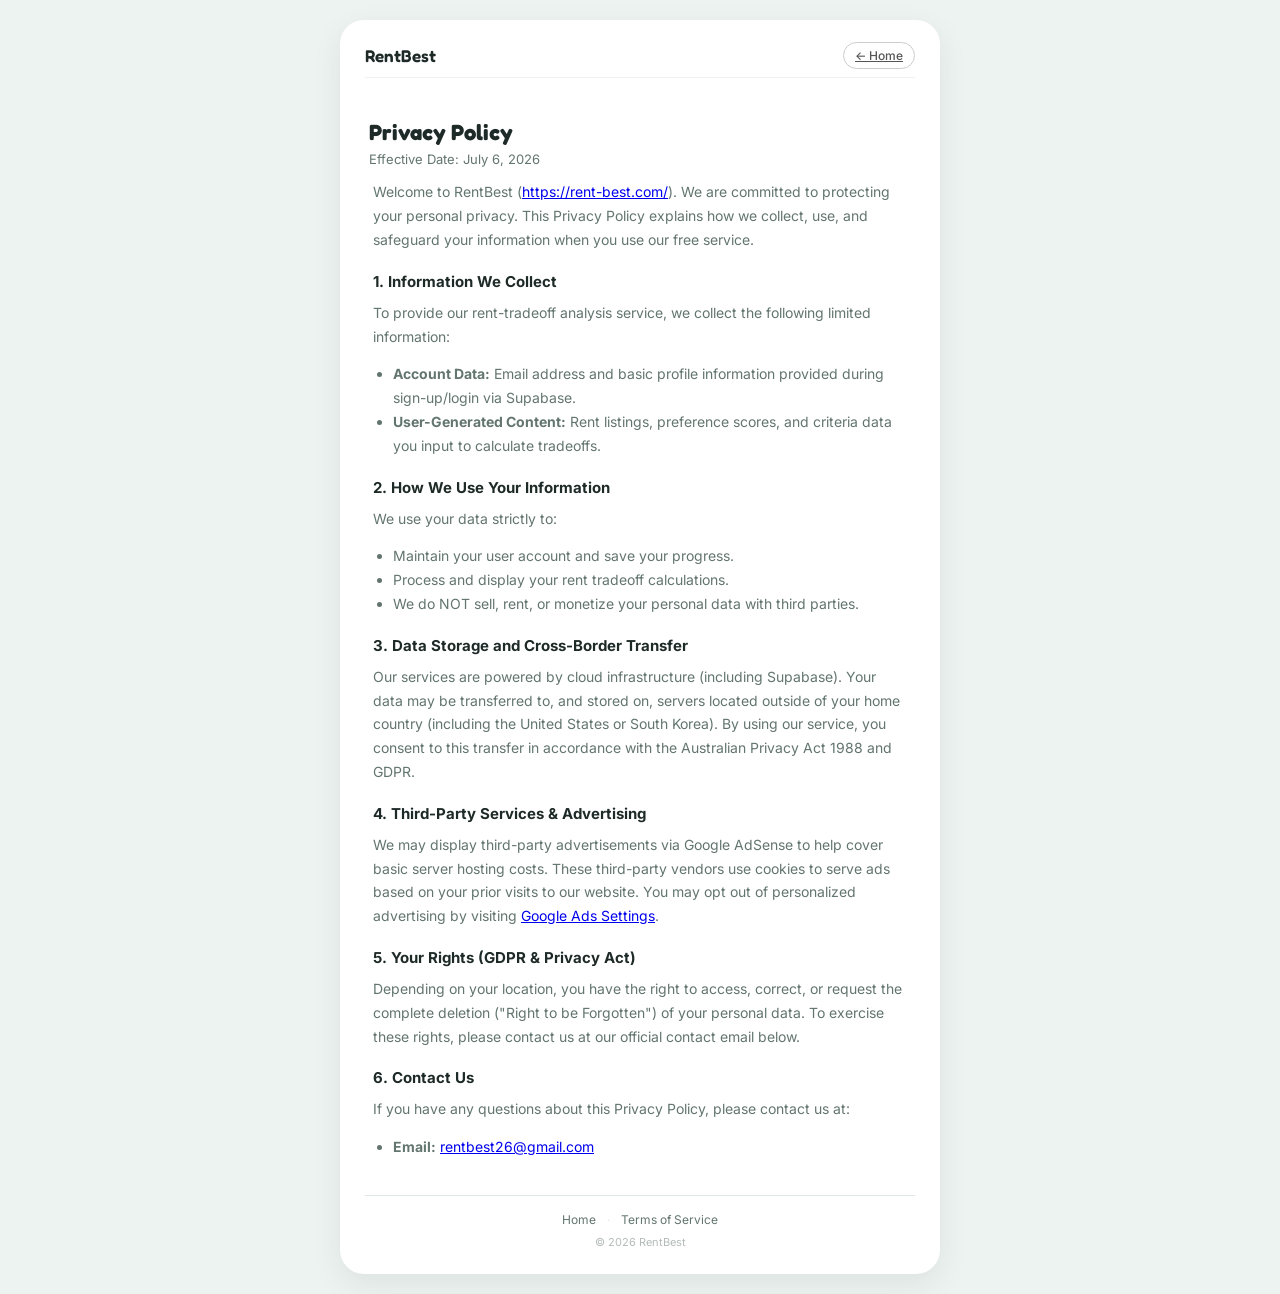
==== commit 0d2aca76: "Update privacy policy link to rent-best.com domain Co-Authored-By: Claude Sonnet 5 <noreply@anthropi" ====
--- a/privacy.html
+++ b/privacy.html
@@ -26,8 +26,8 @@
             <div class="about-content" style="margin-top:10px;">
 
                 <p>
-                    Welcome to RentBest (<a href="https://rent-tradeoff.pages.dev/" target="_blank"
-                        rel="noopener">https://rent-tradeoff.pages.dev/</a>).
+                    Welcome to RentBest (<a href="https://rent-best.com/" target="_blank"
+                        rel="noopener">https://rent-best.com/</a>).
                     We are committed to protecting your personal privacy. This Privacy Policy explains how we
                     collect, use, and safeguard your information when you use our free service.
                 </p>
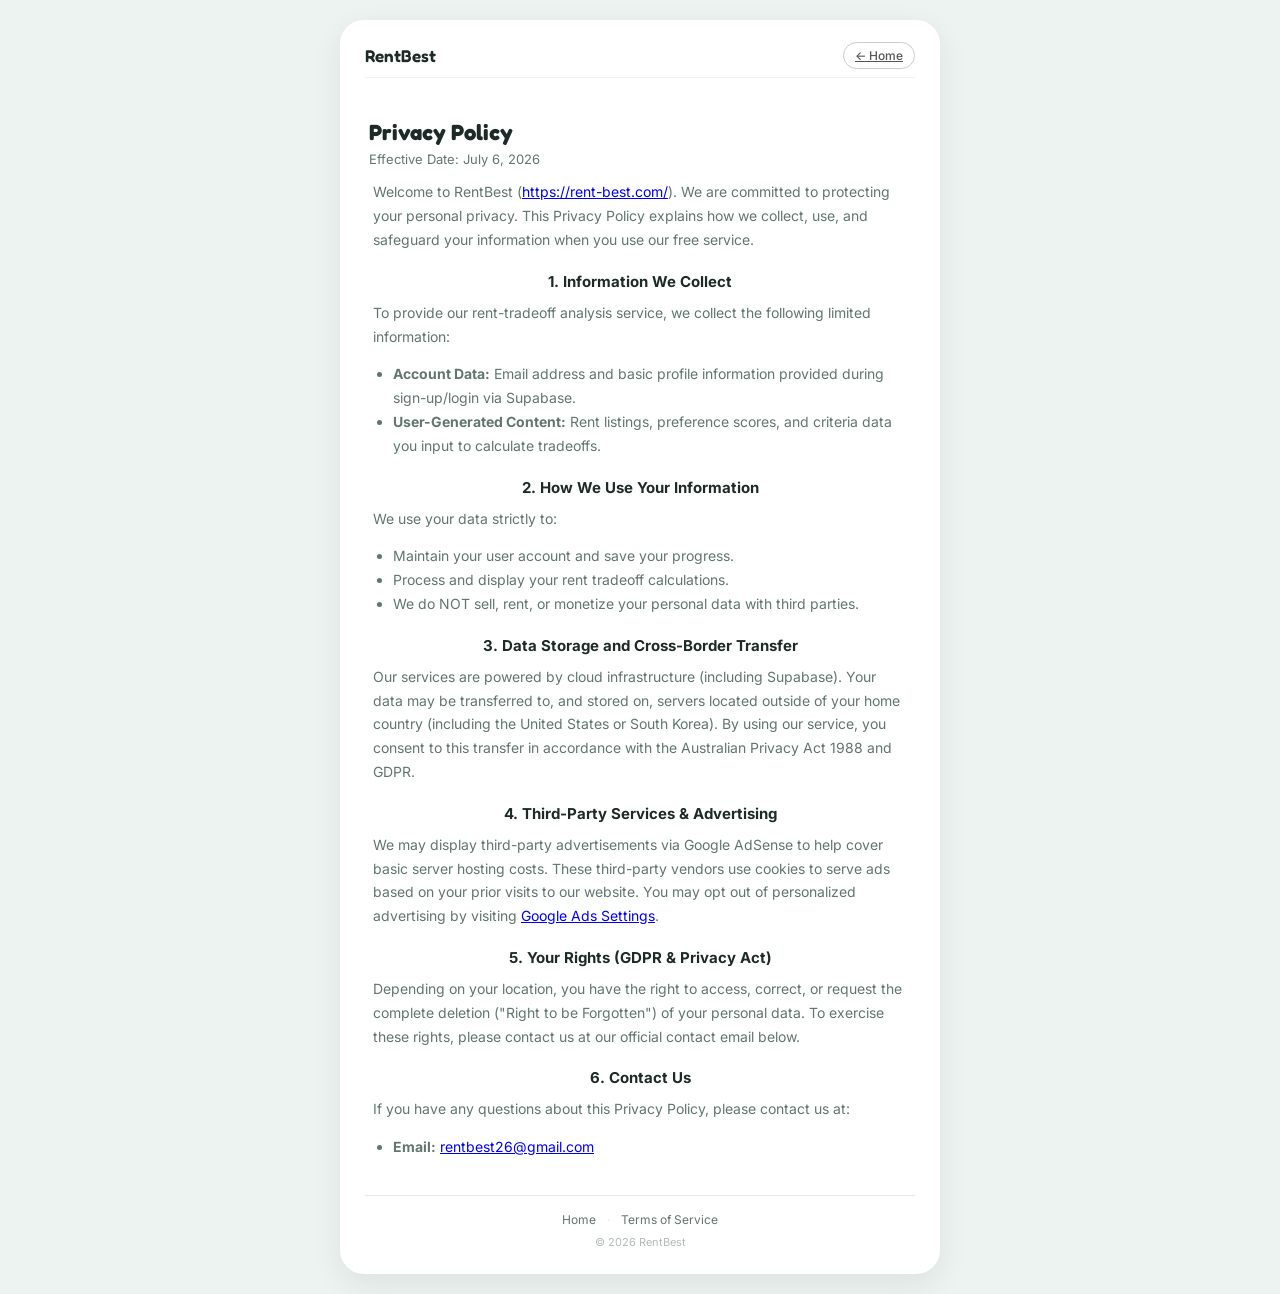
==== commit d04fe19c: "Add Google Analytics gtag.js to all HTML pages" ====
--- a/privacy.html
+++ b/privacy.html
@@ -2,6 +2,15 @@
 <html lang="en">
 
 <head>
+    <!-- Google tag (gtag.js) -->
+    <script async src="https://www.googletagmanager.com/gtag/js?id=G-G9V9LBL12G"></script>
+    <script>
+      window.dataLayer = window.dataLayer || [];
+      function gtag(){dataLayer.push(arguments);}
+      gtag('js', new Date());
+
+      gtag('config', 'G-G9V9LBL12G');
+    </script>
     <meta charset="UTF-8">
     <meta name="viewport" content="width=device-width, initial-scale=1.0">
     <meta name="description"
--- a/style.css
+++ b/style.css
@@ -740,13 +740,13 @@
 
 .about-content h2 {
     font-size: 18px;
-    text-align: left;
+    text-align: center;
     margin-bottom: 10px;
 }
 
 .about-content h3 {
     font-size: 15px;
-    text-align: left;
+    text-align: center;
     margin: 20px 0 10px;
     color: var(--ink);
 }
@@ -756,6 +756,18 @@
     line-height: 1.7;
     color: var(--ink-soft);
     margin: 0;
+}
+
+.about-line {
+    margin: 0 0 10px;
+}
+
+.about-line:last-of-type {
+    margin-bottom: 0;
+}
+
+.about-line strong {
+    color: var(--ink);
 }
 
 .how-it-works-list {
@@ -787,40 +799,6 @@
 }
 
 .step-desc {
-    display: table-cell;
-    width: 100%;
-    vertical-align: top;
-}
-
-.about-bullet-list {
-    margin: 0 0 20px;
-    padding: 0;
-    list-style: none;
-    display: flex;
-    flex-direction: column;
-    gap: 12px;
-}
-
-.about-bullet-list li {
-    display: table;
-    width: 100%;
-    font-size: 14px;
-    line-height: 1.7;
-    color: var(--ink-soft);
-}
-
-.about-bullet-list strong {
-    color: var(--ink);
-}
-
-.bullet-label {
-    display: table-cell;
-    white-space: nowrap;
-    padding-right: 6px;
-    vertical-align: top;
-}
-
-.bullet-desc {
     display: table-cell;
     width: 100%;
     vertical-align: top;
